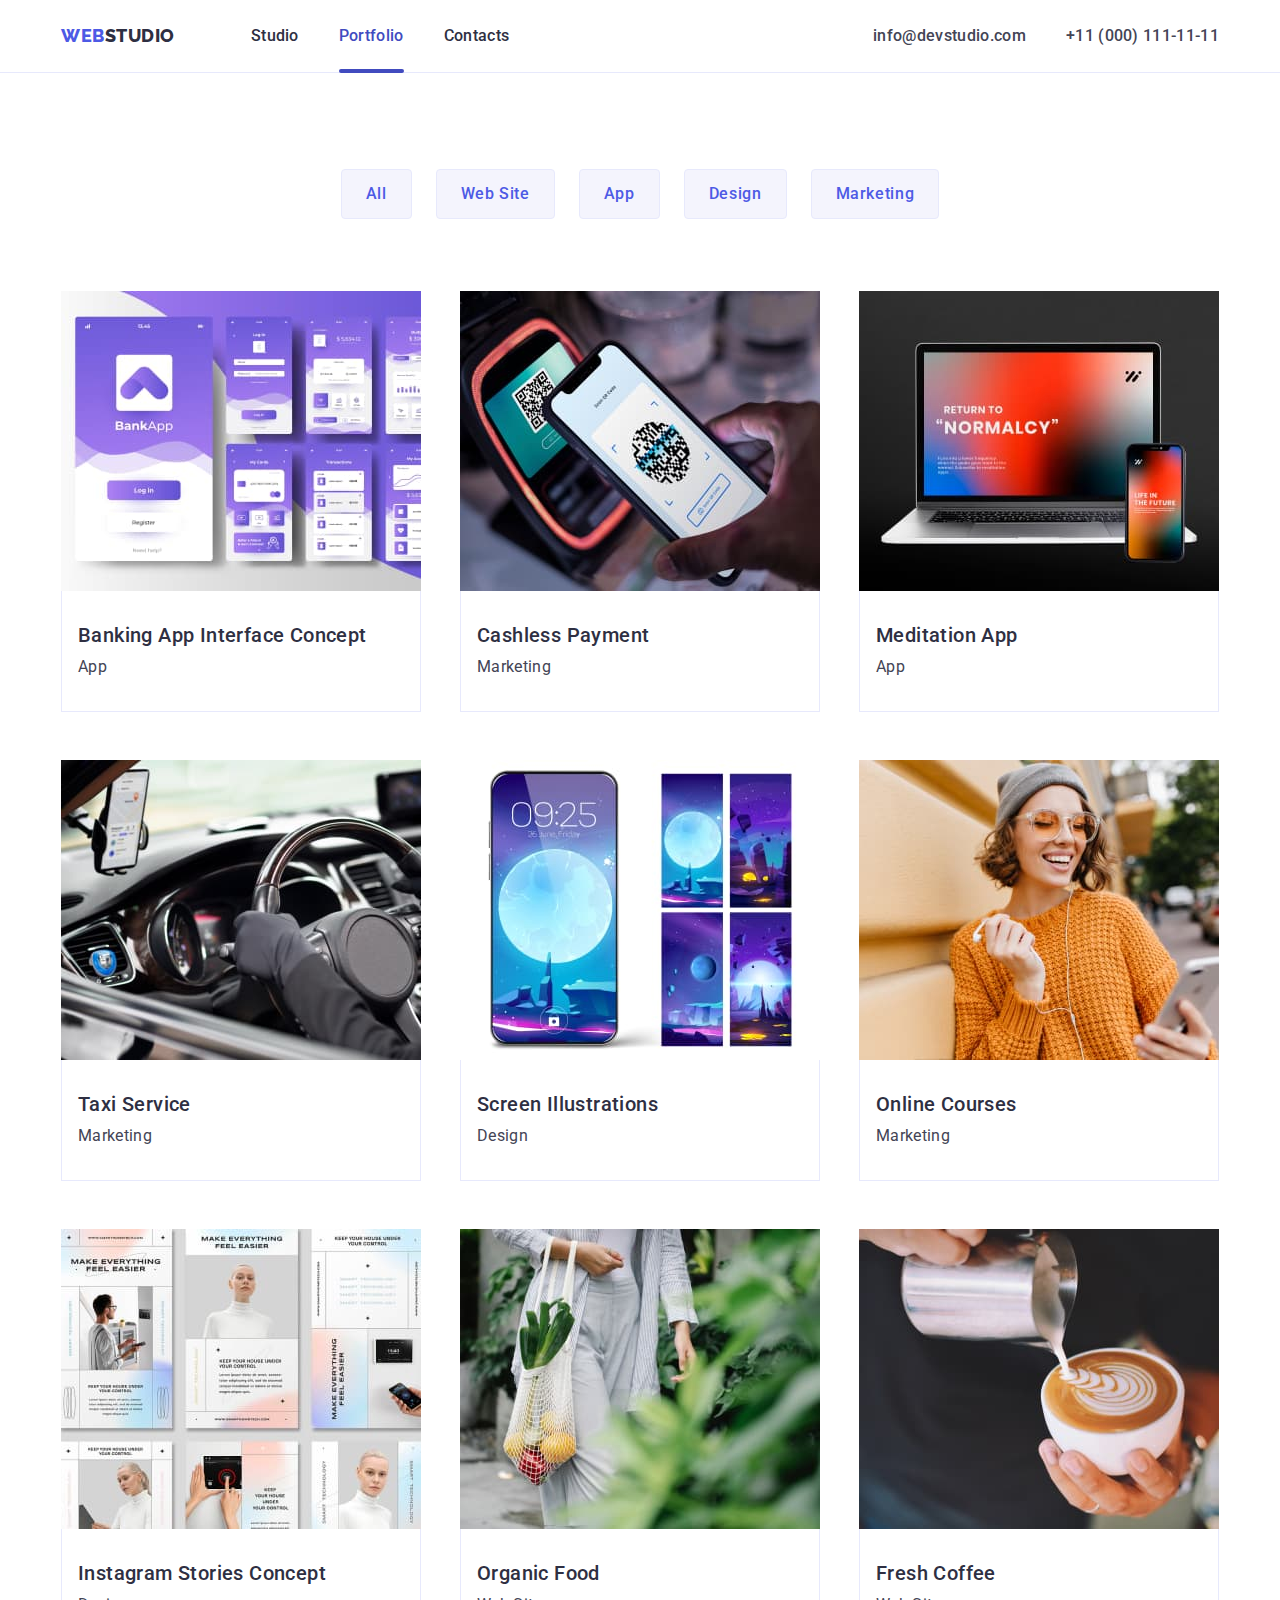
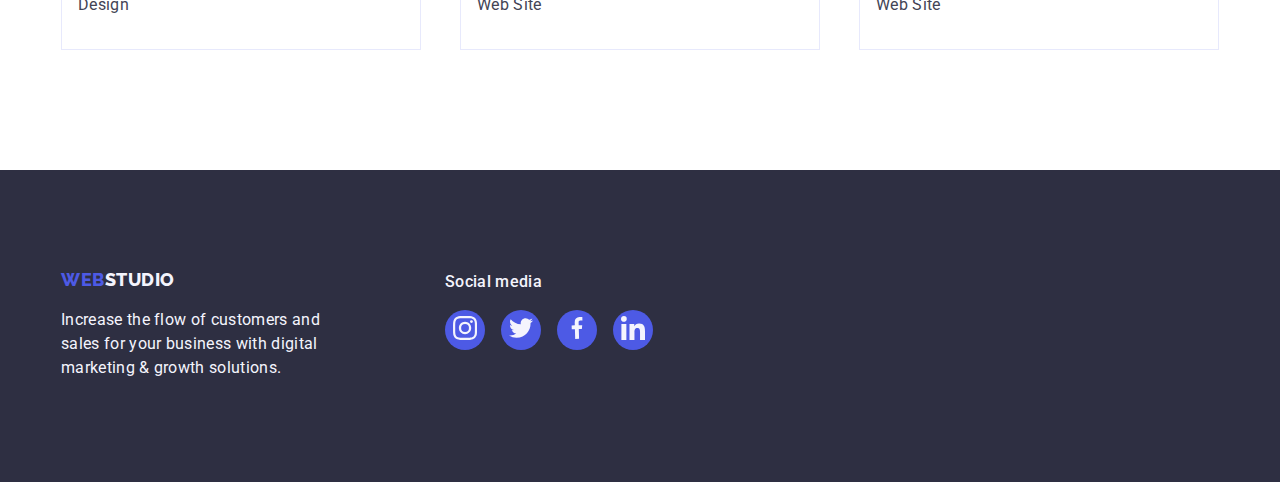
==== portfolio.html @ 983403f9 "e" ====
<!DOCTYPE html>
<html lang="en">
  <head>
    <meta charset="UTF-8" />
    <meta name="viewport" content="width=device-width, initial-scale=1.0" />
    <title>Portfolio</title>
    <link
      rel="stylesheet"
      href="https://cdnjs.cloudflare.com/ajax/libs/modern-normalize/2.0.0/modern-normalize.min.css"
      integrity="sha512-4xo8blKMVCiXpTaLzQSLSw3KFOVPWhm/TRtuPVc4WG6kUgjH6J03IBuG7JZPkcWMxJ5huwaBpOpnwYElP/m6wg=="
      crossorigin="anonymous"
      referrerpolicy="no-referrer"
    />
    <link rel="preconnect" href="https://fonts.googleapis.com" />
    <link rel="preconnect" href="https://fonts.gstatic.com" crossorigin />
    <link
      href="https://fonts.googleapis.com/css2?family=Raleway:wght@800&family=Roboto:wght@400;500;700;900&display=swap"
      rel="stylesheet"
    />
    <link rel="stylesheet" href="css/style.css" />
  </head>
  <body>
    <header class="bg-header">
      <div class="container header-wrapper">
        <a href="#" class="logo-company"
          ><span class="logo-web-lightbg">WEB</span>STUDIO</a
        >
        <nav>
          <menu class="nav-links">
            <li class="nav">
              <a class="links link" href="index.html">Studio</a>
            </li>
            <li class="nav">
              <a class="links link-portfolio link-current" href="portfolio.html"
                >Portfolio</a
              >
            </li>
            <li class="nav">
              <a class="links link" href="#contacts">Contacts</a>
            </li>
          </menu>
        </nav>
        <ul class="contact-list">
          <li>
            <a class="links" href="mailto:info@devstudio.com"
              >info@devstudio.com</a
            >
          </li>
          <li>
            <a class="links" href="tel:+11(000)1111111">+11 (000) 111-11-11</a>
          </li>
        </ul>
      </div>
    </header>
    <main>
      <div class="container">
        <ul class="filter-buttons">
          <li><button class="btn" type="button">All</button></li>
          <li><button class="btn" type="button">Web Site</button></li>
          <li><button class="btn" type="button">App</button></li>
          <li><button class="btn" type="button">Design</button></li>
          <li><button class="btn" type="button">Marketing</button></li>
        </ul>
      </div>
      <div class="container">
        <ul class="cards">
          <li>
            <figure class="project-card">
              <div class="card-wrapper">
                <img
                  src="images/portfolio/img.1.jpg"
                  alt="Banking App Interface Concept"
                  width="360"
                  height="300"
                />
                <div class="overlay card-description">
                  14 Stylish and User-Friendly App Design Concepts · Task
                  Manager App · Calorie Tracker App · Exotic Fruit Ecommerce App
                  · Cloud Storage App
                </div>
              </div>
              <figcaption>
                <h4 class="project">Banking App Interface Concept</h4>
                <p class="project-section">App</p>
              </figcaption>
            </figure>
          </li>
          <li>
            <figure class="project-card">
              <div class="card-wrapper">
                <img
                  src="images/portfolio/img.2.jpg"
                  alt="Cashless Payment"
                  width="360"
                  height="300"
                />
                <div class="overlay card-description">
                  14 Stylish and User-Friendly App Design Concepts · Task
                  Manager App · Calorie Tracker App · Exotic Fruit Ecommerce App
                  · Cloud Storage App
                </div>
              </div>
              <figcaption>
                <h4 class="project">Cashless Payment</h4>
                <p class="project-section">Marketing</p>
              </figcaption>
            </figure>
          </li>
          <li>
            <figure class="project-card">
              <div class="card-wrapper">
                <img
                  src="images/portfolio/img.3.jpg"
                  alt="Meditation App"
                  width="360"
                  height="300"
                />
                <div class="overlay card-description">
                  14 Stylish and User-Friendly App Design Concepts · Task
                  Manager App · Calorie Tracker App · Exotic Fruit Ecommerce App
                  · Cloud Storage App
                </div>
              </div>
              <figcaption>
                <h4 class="project">Meditation App</h4>
                <p class="project-section">App</p>
              </figcaption>
            </figure>
          </li>
          <li>
            <figure class="project-card">
              <div class="card-wrapper">
                <img
                  src="images/portfolio/img.4.jpg"
                  alt="Taxi Service"
                  width="360"
                  height="300"
                />
                <div class="overlay card-description">
                  14 Stylish and User-Friendly App Design Concepts · Task
                  Manager App · Calorie Tracker App · Exotic Fruit Ecommerce App
                  · Cloud Storage App
                </div>
              </div>
              <figcaption>
                <h4 class="project">Taxi Service</h4>
                <p class="project-section">Marketing</p>
              </figcaption>
            </figure>
          </li>
          <li>
            <figure class="project-card">
              <div class="card-wrapper">
                <img
                  src="images/portfolio/img.5.jpg"
                  alt="Screen Illustrations"
                  width="360"
                  height="300"
                />
                <div class="overlay card-description">
                  14 Stylish and User-Friendly App Design Concepts · Task
                  Manager App · Calorie Tracker App · Exotic Fruit Ecommerce App
                  · Cloud Storage App
                </div>
              </div>
              <figcaption>
                <h4 class="project">Screen Illustrations</h4>
                <p class="project-section">Design</p>
              </figcaption>
            </figure>
          </li>
          <li>
            <figure class="project-card">
              <div class="card-wrapper">
                <img
                  src="images/portfolio/img.6.jpg"
                  alt="Online Courses"
                  width="360"
                  height="300"
                />
                <div class="overlay card-description">
                  14 Stylish and User-Friendly App Design Concepts · Task
                  Manager App · Calorie Tracker App · Exotic Fruit Ecommerce App
                  · Cloud Storage App
                </div>
              </div>
              <figcaption>
                <h4 class="project">Online Courses</h4>
                <p class="project-section">Marketing</p>
              </figcaption>
            </figure>
          </li>
          <li>
            <figure class="project-card">
              <div class="card-wrapper">
                <img
                  src="images/portfolio/img.7.jpg"
                  alt="Instagram Stories Concept"
                  width="360"
                  height="300"
                />
                <div class="overlay card-description">
                  14 Stylish and User-Friendly App Design Concepts · Task
                  Manager App · Calorie Tracker App · Exotic Fruit Ecommerce App
                  · Cloud Storage App
                </div>
              </div>
              <figcaption>
                <h4 class="project">Instagram Stories Concept</h4>
                <p class="project-section">Design</p>
              </figcaption>
            </figure>
          </li>
          <li>
            <figure class="project-card">
              <div class="card-wrapper">
                <img
                  src="images/portfolio/img.8.jpg"
                  alt="Organic Food"
                  width="360"
                  height="300"
                />
                <div class="overlay card-description">
                  14 Stylish and User-Friendly App Design Concepts · Task
                  Manager App · Calorie Tracker App · Exotic Fruit Ecommerce App
                  · Cloud Storage App
                </div>
              </div>
              <figcaption>
                <h4 class="project">Organic Food</h4>
                <p class="project-section">Web Site</p>
              </figcaption>
            </figure>
          </li>
          <li>
            <figure class="project-card">
              <div class="card-wrapper">
                <img
                  src="images/portfolio/img.9.jpg"
                  alt="Fresh Coffee"
                  width="360"
                  height="300"
                />
                <div class="overlay card-description">
                  14 Stylish and User-Friendly App Design Concepts · Task
                  Manager App · Calorie Tracker App · Exotic Fruit Ecommerce App
                  · Cloud Storage App
                </div>
              </div>
              <figcaption>
                <h4 class="project">Fresh Coffee</h4>
                <p class="project-section">Web Site</p>
              </figcaption>
            </figure>
          </li>
        </ul>
      </div>
    </main>
    <footer>
      <div class="bg-footer">
        <div class="container footer-wrapper">
          <div class="footer-logo">
            <a class="logo-company-footer" href="#"
              >WEB<span class="logo-web-darkbg">STUDIO</span></a
            >
            <p class="footer-text">
              Increase the flow of customers and sales for your business with
              digital marketing & growth solutions.
            </p>
          </div>
          <div class="sm-footer-wrapper">
            <h4 class="sm-footer-title">Social media</h4>
            <ul class="sm-footer-list">
              <li class="circle">
                <a href="#0">
                  <svg width="24" height="24">
                    <use href="./images/icons.svg#icon-instagram-2"></use>
                  </svg>
                </a>
              </li>
              <li class="circle">
                <a href="#0">
                  <svg width="24" height="24">
                    <use href="./images/icons.svg#icon-twitter-1"></use>
                  </svg>
                </a>
              </li>
              <li class="circle">
                <a href="#0">
                  <svg width="24" height="24">
                    <use href="./images/icons.svg#icon-facebook-1"></use>
                  </svg>
                </a>
              </li>
              <li class="circle">
                <a href="#0">
                  <svg width="24" height="24">
                    <use href="./images/icons.svg#icon-linkedin-1"></use>
                  </svg>
                </a>
              </li>
            </ul>
          </div>
        </div>
      </div>
    </footer>
  </body>
</html>
---- css/style.css ----
* {
  margin: 0;
  padding: 0;
}
:root {
  --brand-color: rgba(46, 47, 66, 1);
  --white: rgba(255, 255, 255, 1);
  --cornflower: rgba(231, 233, 252, 1);
  --iris: rgba(77, 90, 229, 1);
  --slate: rgba(67, 68, 85, 1);
  --cloud: rgba(244, 244, 253, 1);
  --ocean: rgba(65, 75, 191, 1);
  --light-slate: rgba(142, 143, 153, 1);
  --green: rgba(49, 208, 170, 1);
  --dairy: #fcfcfc;
  --navyblue-modal: rgba(46, 47, 66, 0.4);
  --tr-function: cubic-bezier(0.4, 0, 0.2, 1);
  --tr-duration: 250ms;
  --transition: var(--tr-function) var(--tr-duration);
}

body {
  font-family: "Roboto", "Raleway", sans-serif;
  color: #2e2f42;
}
menu,
ul,
p,
h1,
h2,
h3,
h4 {
  list-style-type: none;
  margin: 0;
  padding: 0;
  border: 0;
}

.container {
  max-width: 1158px;
  padding-left: 15px;
  padding-right: 15px;
  margin: 0 auto;
} /**/
.bg-header {
  background-color: var(--white);
  border-bottom: 1px solid var(--cornflower);
} /**/

.logo-company {
  text-decoration: inherit;
  color: var(--brand-color);
  font-family: "Raleway";
  font-size: 18px;
  font-style: normal;
  font-weight: 800;
  line-height: 1.16;
  letter-spacing: 0.54px;
  display: flex;
  flex-wrap: wrap;
  justify-content: flex-start;
  align-items: center;
  margin-right: 76px;
}
.logo-web-lightbg {
  color: var(--iris);
}
.header-wrapper {
  display: flex;
  flex-wrap: wrap;
  align-items: center;
  height: 72px;
  background: var(--white);
}

.nav-links {
  display: flex;
  flex-wrap: wrap;
  justify-content: flex-start;
  align-items: center;
  gap: 40px;
}
.links {
  position: relative;
  text-decoration: none;
  text-decoration: inherit;
  font-family: "Roboto";
  font-size: 16px;
  font-style: normal;
  font-weight: 500;
  line-height: 1.5;
  letter-spacing: 0.32px;
  color: inherit;
}
.link-html,
.link-portfolio {
  color: var(--ocean);
}
.links:hover,
.links:focus {
  color: var(--ocean);
  transition: var(--transition);
}
.link-current::after {
  content: "";
  position: absolute;
  bottom: -27.5px;
  left: 0;
  width: 100%;
  height: 4px;
  background-color: var(--ocean);
  border-radius: 2px;
}

.contact-list {
  color: var(--slate);
  display: flex;
  flex-wrap: wrap;
  margin-left: auto;
  align-items: center;
  gap: 40px;
}

.main-title-bg {
  background: var(--brand-color);
  background-image: linear-gradient(
      rgba(46, 47, 66, 0.7),
      rgba(46, 47, 66, 0.7)
    ),
    url(../images/hero/people-office.jpg);
  max-width: 1440px;
  height: 600px;
  margin: 0 auto;
  padding: 188px 0;
}

.title-1-studio {
  color: var(--white);
  font-family: "Roboto";
  font-size: 56px;
  font-style: normal;
  font-weight: 700;
  line-height: 1.07;
  letter-spacing: 1.12px;
  text-align: center;
  max-width: 496px;
  margin: 0 auto;
}

.btn-order {
  display: flex;
  align-self: center;
  color: var(--white);
  font-family: "Roboto";
  font-size: 16px;
  font-weight: 500;
  line-height: 1.5;
  letter-spacing: 0.32;
  border-radius: 4px;
  background-color: var(--iris);
  box-shadow: 0px 4px 4px 0px rgba(0, 0, 0, 0.15);
  margin: 0 auto;
  margin-top: 48px;
  padding: 16px 32px;
  border: none;
  cursor: pointer;
}
.btn-order:hover,
.btn-order:focus {
  border-radius: 4px;
  background-color: var(--ocean);
  box-shadow: 0px 4px 4px 0px rgba(0, 0, 0, 0.15);
  transition: var(--transition);
}

.features-list {
  background-color: var(--white);
  padding-top: 120px;
  gap: 24px;
}
.features-list,
.feature-title p {
  display: flex;
  justify-content: space-around;
}
.icon-wrapper {
  display: flex;
  justify-content: center;
  align-items: center;
  width: 264px;
  height: 112px;
  border-radius: 4px;
  background-color: var(--cloud);
  margin-bottom: 8px;
}

.features-icon {
  width: 64px;
  height: 64px;
  margin: 24px 100px;
}
.features p {
  padding-top: 8px;
  max-width: 264px;
  letter-spacing: 0.2px;
}
.feature-title h3 {
  color: var(--brand-color);
  font-family: "Roboto";
  font-size: 20px;
  font-weight: 500;
  line-height: 1.2;
  letter-spacing: 0.4px;
}
.description {
  color: var(--slate);
  font-family: "Roboto";
  font-size: 16px;
  font-style: normal;
  font-weight: 400;
  line-height: 1.5;
  letter-spacing: 0.32px;
  margin-top: 8px;
}
.section-2,
.section-3,
.section-4 {
  padding-top: 120px;
  padding-bottom: 120px;
}
.titles {
  color: var(--brand-color);
  font-family: "Roboto";
  font-size: 36px;
  font-style: normal;
  font-weight: 700;
  line-height: 1.11;
  letter-spacing: 0.72px;
  text-transform: capitalize;
  text-align: center;
  margin-bottom: 72px;
}
.capabilities {
  display: flex;
  flex-wrap: wrap;
  justify-content: space-between;
  margin: 0;
  row-gap: 24px;
}

.section-3 {
  background-color: var(--cloud);
}
.team {
  display: flex;
  flex-wrap: wrap;
  justify-content: space-between;
  text-align: center;
  row-gap: 24px;
}

.team figure {
  border-radius: 0px 0px 4px 4px;
  background-color: var(--white);
  box-shadow: 0px 2px 1px 0px rgba(46, 47, 66, 0.08),
    0px 1px 1px 0px rgba(46, 47, 66, 0.16),
    0px 1px 6px 0px rgba(46, 47, 66, 0.08);
  margin: 0;
  color: var(--brand-color);
  font-family: "Roboto";
  font-size: 20px;
  font-style: normal;
  font-weight: 500;
  line-height: 1.2;
  letter-spacing: 0.4px;
}
.team figcaption {
  padding-top: 32px;
  padding-bottom: 32px;
}
.team-person {
  padding-bottom: 8px;
  font-size: 20px;
  font-weight: 500;
  line-height: 1.2;
}
.customers-list {
  display: flex;
  flex-wrap: wrap;
  justify-content: space-between;
  row-gap: 24px;
  cursor: pointer;
}
.customers-icon {
  fill: var(--light-slate);
  border: 1px solid var(--light-slate);
  border-radius: 4px;
  padding: 16px 32px;
  flex-shrink: 0;
}
.customers-icon:hover {
  fill: var(--ocean);
  border: 1px solid var(--ocean);
  transition: var(--transition);
}
.sm-list {
  display: flex;
  justify-content: center;
  gap: 24px;
  margin-top: 8px;
}
.sm-footer-title {
  color: var(--cloud);
  font-family: Roboto;
  font-size: 16px;
  font-style: normal;
  font-weight: 500;
  line-height: 1.5;
  letter-spacing: 0.32px;
  padding-bottom: 16px;
}
.sm-footer-list {
  display: flex;
  flex-direction: row;
  gap: 16px;
}
.sm-footer-list .circle:hover {
  background-color: var(--green);
}
.bg-footer {
  background-color: var(--brand-color);
  padding-left: 0;
  padding-right: 0;
}
.footer-wrapper {
  display: flex;
  background-color: var(--brand-color);
  justify-content: flex-start;
}
.footer-logo {
  margin-top: 100px;
}
.footer-text {
  display: flex;
  color: var(--cloud);
  font-family: Roboto;
  font-size: 16px;
  font-style: normal;
  font-weight: 400;
  line-height: 1.5;
  letter-spacing: 0.32px;
  max-width: 264px;
  margin-top: 17.5px;
}

.logo-company-footer {
  color: var(--iris);
  font-family: "Raleway";
  font-size: 18px;
  font-style: normal;
  font-weight: 800;
  line-height: 1.16;
  letter-spacing: 0.54px;
  text-transform: uppercase;
  text-decoration: none;
}
.logo-company-footer span {
  color: var(--cloud);
}

.btn {
  color: var(--iris);
  font-family: "Roboto";
  font-size: 16px;
  font-style: normal;
  font-weight: 500;
  line-height: 1.5;
  letter-spacing: 0.64px;
  border-radius: 4px;
  border: 1px solid var(--cornflower);
  background-color: var(--cloud);
  cursor: pointer;
  text-align: center;
  padding: 12px 24px;
}
.btn:hover,
.btn:focus {
  color: var(--white);
  background-color: var(--ocean);
  box-shadow: 0px 2px 2px 0px rgba(0, 0, 0, 0.12),
    0px 2px 1px 0px rgba(0, 0, 0, 0.08), 0px 3px 1px 0px rgba(0, 0, 0, 0.1);
  transition: var(--transition);
}

.filter-buttons {
  display: flex;
  flex-wrap: wrap;
  align-items: flex-start;
  justify-content: center;
  gap: 24px;
  padding-top: 96px;
  padding-bottom: 72px;
}
.cards {
  display: flex;
  flex-wrap: wrap;
  justify-content: space-between;
  text-align: left;
  flex-shrink: 0;
  margin: 0;
  row-gap: 48px;
  margin-bottom: 120px;
  cursor: pointer;
}
.card-description {
  font-size: 16px;
  line-height: 1.5;
  letter-spacing: 0.32px;
}
.cards li:hover,
.cards li:focus {
  box-shadow: 0px 2px 1px 0px rgba(46, 47, 66, 0.08),
    0px 1px 1px 0px rgba(46, 47, 66, 0.16),
    0px 1px 6px 0px rgba(46, 47, 66, 0.08);
}
.cards figure {
  margin: 0;
}
.cards figcaption {
  padding: 32px 16px;
  border-bottom: 1px solid var(--cornflower);
  border-left: 1px solid var(--cornflower);
  border-right: 1px solid var(--cornflower);
}
.card-wrapper {
  position: relative;
  width: 360px;
  height: 300px;
  overflow: hidden;
}
.overlay {
  position: absolute;
  width: 100%;
  height: 300px;
  top: 0;
  left: 0;
  background-color: var(--iris);
  color: var(--cloud);
  padding: 40px 32px 0px 32px;
  transform: translateY(100%);
  transition: var(--transition);
}
.cards li:hover .overlay {
  transform: translateY(0);
  transition: var(--transition);
}
.project {
  color: var(--brand-color);
  font-family: "Roboto";
  font-size: 20px;
  font-style: normal;
  font-weight: 500;
  line-height: 1.2;
  letter-spacing: 0.4px;
  margin-bottom: 8px;
}
.project-section {
  color: var(--slate);
  font-family: "Roboto";
  font-size: 16px;
  font-style: normal;
  font-weight: 400;
  line-height: 1.5;
  letter-spacing: 0.32px;
}
/*styl of circle svg*/
.circle {
  display: flex;
  justify-content: center;
  align-items: center;
  width: 40px;
  height: 40px;
  border-radius: 50%;
  background-color: var(--iris);
}
.circle:hover,
.circle:focus {
  background-color: var(--ocean);
  transition: var(--transition);
}
.circle svg {
  fill: var(--cloud);
}
.sm-footer-wrapper {
  margin-top: 100px;
  margin-left: 120px;
  margin-bottom: 132px;
}

/*style of modal window*/
.modal {
  position: fixed;
  top: 0;
  left: 0;
  width: 100%;
  height: 100%;
  background-color: var(--navyblue-modal);
  pointer-events: all;
  visibility: visible;
  transition: opacity 250ms;
}
.is-hidden {
  pointer-events: none;
  visibility: hidden;
  opacity: 0;
}
.modal-body {
  position: relative;
  max-width: 408px;
  min-height: 584px;
  margin: auto;
  margin-top: 80px;
  background-color: rgba(252, 252, 252, 1);
  border-radius: 4px;
  box-shadow: 0px 2px 1px 0px rgba(0, 0, 0, 0.2),
    0px 1px 3px 0px rgba(0, 0, 0, 0.12), 0px 1px 1px 0px rgba(0, 0, 0, 0.14);
}
.modal-close-btn {
  position: absolute;
  inset: 24px 24px auto auto;
  width: 24px;
  height: 24px;
  display: flex;
  align-items: center;
  justify-content: center;
  border-radius: 50%;
  background-color: var(--cornflover);
  border: 1px solid rgba(0, 0, 0, 0.1);
  fill: var(--brand-color);
}
.modal-close-btn:hover,
.modal-close-btn:focus {
  background-color: var(--ocean);
  fill: var(--white);
  border: 1px solid var(--ocean);
  transition: var(--transition);
  cursor: pointer;
}
.close-icon {
  height: 8px;
  width: 8px;
}
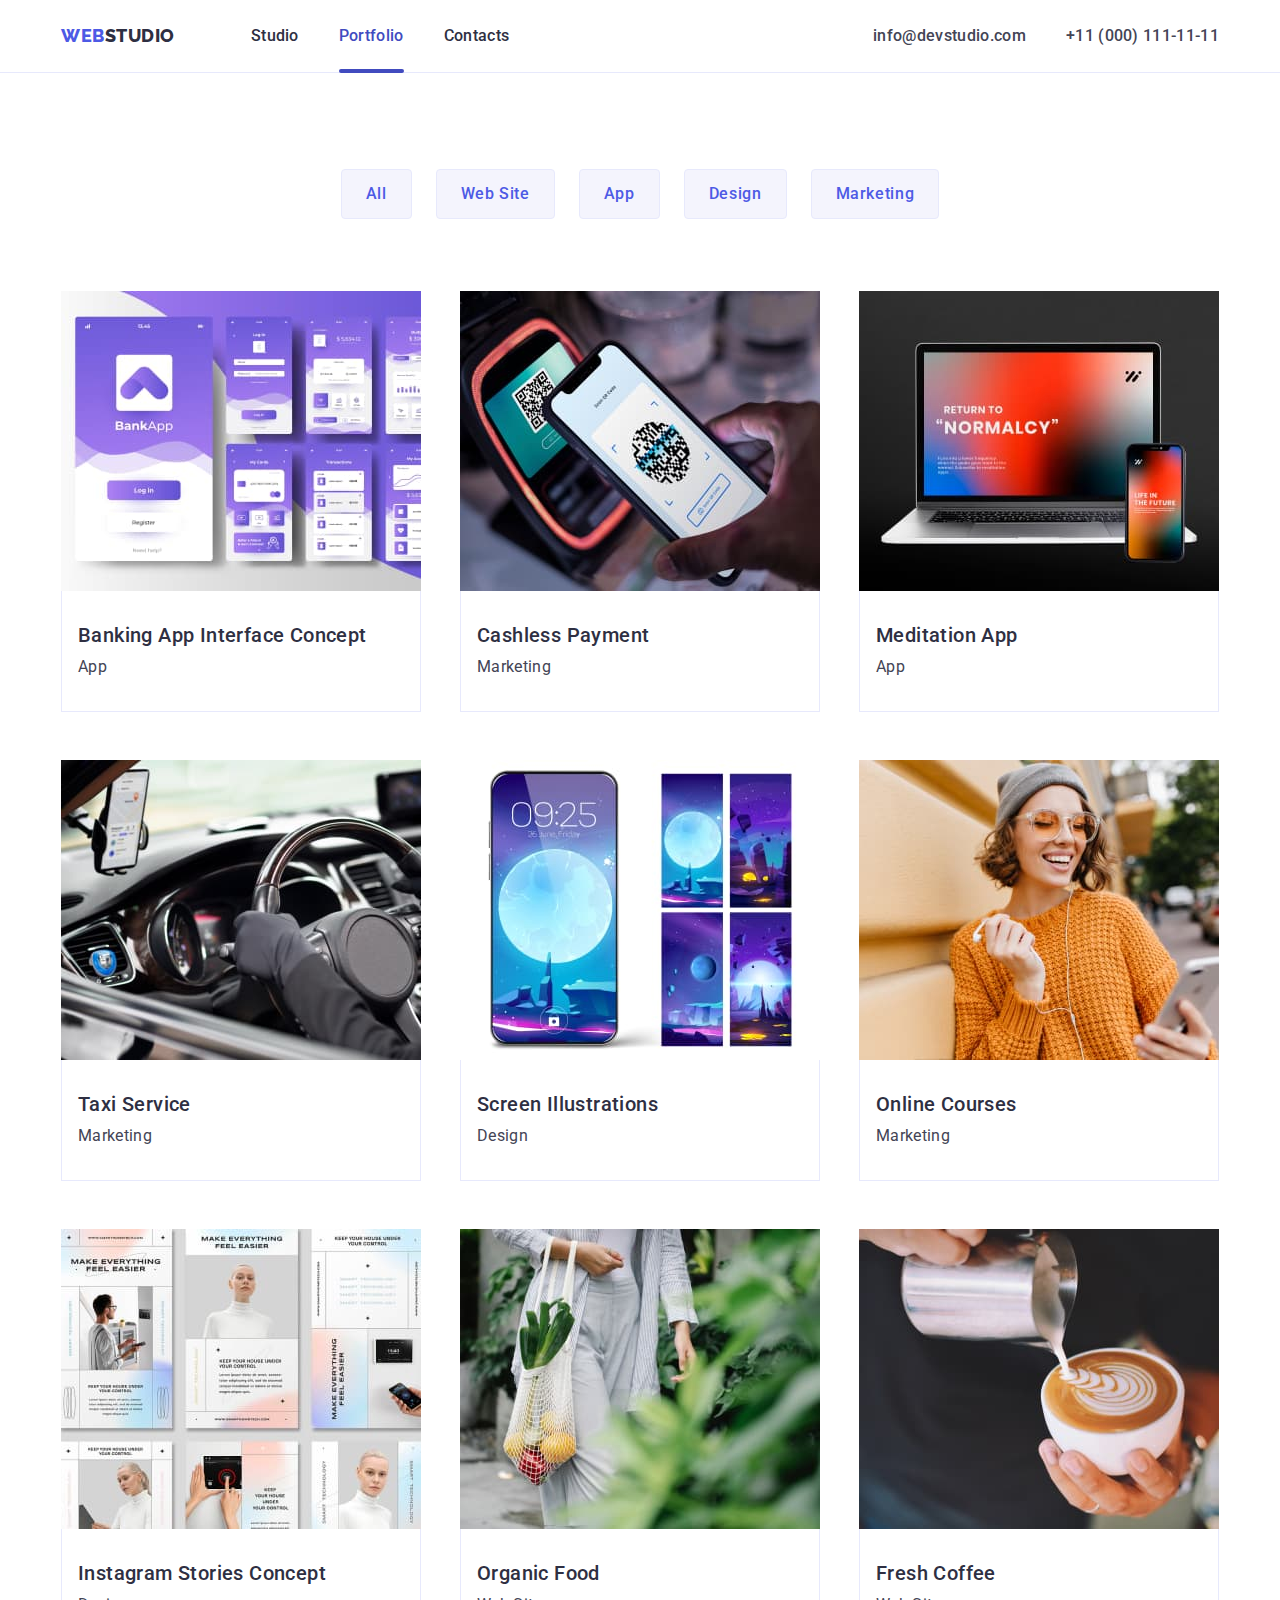
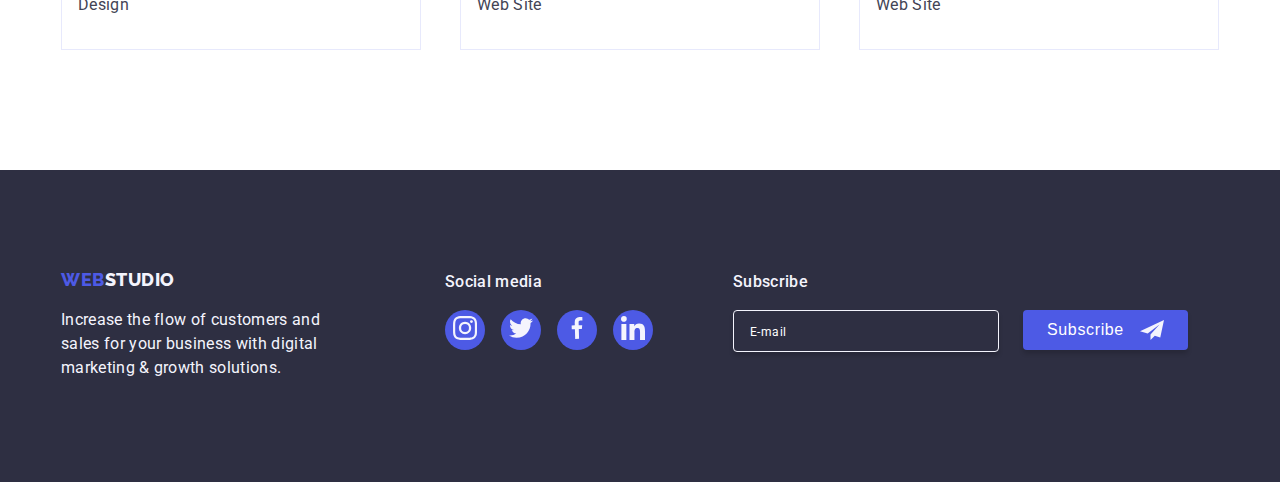
==== commit ee9c3ebc: "added subscribe" ====
--- a/portfolio.html
+++ b/portfolio.html
@@ -301,6 +301,22 @@
               </li>
             </ul>
           </div>
+          <div class="subscribe-wrapper">
+            <form class="footer-form" action="#" autocomplete="on">
+              <div class="form-wrapper">
+                <label class="footer-form-label">Subscribe
+                  <input type="email" name="email" placeholder="E-mail" required>
+                </label>
+              </div>
+              <div class="subscribe-button-wrapper">
+                <button class="subscribe-button" type="submit"><span>Subscribe</span>
+                  <svg width="24" height="24">
+                    <use href="./images/icons2.svg#icon-Frame"></use>
+                  </svg>
+                </button>
+              </div>
+            </form>
+          </div>
         </div>
       </div>
     </footer>
--- a/css/style.css
+++ b/css/style.css
@@ -309,7 +309,8 @@
   gap: 24px;
   margin-top: 8px;
 }
-.sm-footer-title {
+.sm-footer-title,
+.footer-form-label {
   color: var(--cloud);
   font-family: Roboto;
   font-size: 16px;
@@ -497,7 +498,7 @@
   margin-bottom: 132px;
 }
 
-/*style of modal window*/
+/*styles of modal window*/
 .modal {
   position: fixed;
   top: 0;
@@ -514,6 +515,12 @@
   visibility: hidden;
   opacity: 0;
 }
+.is-hidden .modal-body {
+  scale: 0;
+}
+.modal:not(.is-hidden) .modal-body {
+  scale: 1;
+}
 .modal-body {
   position: relative;
   max-width: 408px;
@@ -550,3 +557,246 @@
   height: 8px;
   width: 8px;
 }
+.modal-body > h3 {
+  text-align: center;
+  margin-top: 72px;
+  margin-bottom: 16px;
+  color: var(--brand-color);
+  font-size: 16px;
+  font-weight: 500;
+  line-height: 1.5;
+  letter-spacing: 0.32px;
+}
+.form-description {
+  display: block;
+  text-align: center;
+  padding-top: 72px;
+  color: "inherit";
+  font-size: 500;
+  line-height: 1.5;
+  letter-spacing: 0.32px;
+}
+.order-service-form {
+  display: flex;
+  flex-direction: column;
+  width: 360px;
+  gap: 8px;
+  margin: auto;
+  margin-top: 16px;
+  color: var(--navyblue-modal);
+  font-size: 12px;
+  line-height: 1.16;
+  letter-spacing: 0.48px;
+  accent-color: var(--navyblue-modal);
+}
+.order-service-form input {
+  width: 360px;
+  border-radius: 4px;
+  border: 1px solid var(--navyblue-modal);
+  outline: transparent;
+}
+.order-service-form input:focus,
+.form-textarea:focus {
+  fill: var(--iris);
+}
+.form-input-wrapper {
+  display: flex;
+  flex-direction: column;
+  align-items: left;
+}
+.input-label {
+  color: var(--light-slate);
+  font-size: 12px;
+  line-height: 1.16;
+  letter-spacing: 0.48px; 
+}
+.form-input-wrapper input {
+  border-radius: 4px;
+  border: 1px solid var(--navyblue-modal);
+  background-color: transparent;
+  padding-block: 8px;
+  padding-inline-start: 38px;
+  width: 100%;
+  height: 40px;
+  transition: border-color var(--transition);
+}
+.form-input-wrapper ::placeholder {
+  color: var(--navyblue-modal);
+}
+.tc-accept-wrapper {
+  margin-top: 8px;
+}
+.tc-accept-wrapper label {
+  display: flex;
+  align-items: center;
+}
+
+.form-input-wrapper {
+  display: flex;
+  position: relative;
+  row-gap: 8px;
+  width: 100%;
+  height: 40px;
+  margin-top: 4px;
+  margin-bottom: 4px;
+  border-radius: 4px;
+  border: 1px solid var(--navyblue-modal);
+  border: none;
+}
+
+.form-input-wrapper textarea {
+  border-radius: 4px;
+  border: 1px solid var(--navyblue-modal);
+  background-color: transparent;
+  resize: none;
+  height: 120px;
+  width: 100%;
+  padding-block: 8px;
+  padding-inline-start: 16px;
+  font-size: 12px;
+  line-height: 1.16;
+  letter-spacing: 0.48px;
+  margin-top: 4px;
+  transition: border-color var(--transition);
+}
+.form-input-svg {
+  position: absolute;
+  top: 50%;
+  left: 16px;
+  translate: 0 -50% 0;
+  fill: var(--brand-color);
+  height: 24px;
+  transition: fill var(--transition);
+}
+
+input[type="checkbox"] {
+  appearance: none;
+}
+.checkbox-icon {
+  display: flex;
+  align-items: center;
+  justify-content: center;
+  width: 16px;
+  height: 16px;
+  fill: none;
+  border-radius: 4px;
+  border: 1px solid var(--navyblue-modal);
+  margin-right: 8px;
+  transition: background-color var(--transition);
+}
+.checkbox:checked ~ .checkbox-icon {
+  fill: var(--white);
+  background-color: var(--ocean);
+}
+.send-wrapper {
+  display: flex;
+  justify-content: center;
+  margin-top: 24px;
+  margin-bottom: 24px;
+}
+.form-button {
+  text-align: center;
+  width: 169px;
+  height: 56px;
+  background: var(--iris);
+  color: var(--white);
+  font-size: 16px;
+  font-weight: 500;
+  line-height: 1.5;
+  letter-spacing: 0.64px;
+  font-style: "inherit";
+  margin: 0, auto;
+  border-radius: 4px;
+  box-shadow: 0px 4px 4px 0px rgda(0, 0, 0, 0.15);
+  border: none;
+  transition: background-color var(--transition);
+}
+.form-button:hover,
+.form-button:focus {
+  background-color: var(--ocean);
+  cursor: pointer;
+}
+.form-input-wrapper:focus-within .form-input-svg {
+  fill: var(--ocean);
+}
+.form-input-wrapper input:focus {
+  outline: none;
+  border: 1px solid var(--ocean);
+}
+
+.form-input-wrapper textarea:focus {
+  outline: none;
+  border: 1px solid var(--ocean);
+}
+.tc-accept-wrapper a {
+  text-decoration: underline;
+  transition: color var(--transition);
+}
+
+/*styles of form footer*/
+.footer-form {
+  display: flex;
+  max-width: 264px;
+}
+
+.form-wrapper {
+  display: flex;
+  flex-wrap: wrap;
+  flex-direction: column;
+  margin-top: 100px;
+  margin-left: 80px;
+}
+
+.footer-form-label input {
+  display: flex;
+  width: 264px;
+  height: 40px;
+  margin-top: 16px;
+  background-color: var(--brand-color);
+  color: var(--cloud);
+  border-radius: 4px;
+  border: 1px solid var(--cloud);
+  box-shadow: 0px 4px 4px 0px rgba(0, 0, 0, 0.15);
+}
+.footer-form-label ::placeholder{
+  padding-left: 16px;
+  color: var(--white);
+  color: var(--WHITE, #FFF);
+font-family: Roboto;
+font-size: 12px;
+font-style: normal;
+font-weight: 400;
+line-height: 2;
+letter-spacing: 0.48px;
+}
+
+.subscribe-button {
+  display: flex;
+  align-self: center;
+  color: var(--white);
+  background-color: var(--iris);
+  cursor: pointer;
+  font-size: 16px;
+  font-weight: 500;
+  line-height: 1.5;
+  padding: 8px 24px;
+  border-radius: 4px;
+  box-shadow: 0px 4px 4px 0px rgba(0, 0, 0, 0.15);
+  letter-spacing: 0.64px;
+  border-width: 0px;
+  margin-top: 140px;
+  margin-left: 24px;
+}
+
+.subscribe-button:hover,
+.subscribe-button:focus {
+  background-color: var(--ocean);
+  transition: var(--transition);
+}
+
+.subscribe-button svg {
+  fill: var(--cloud);
+  margin-left: 16px;
+}
+
+
